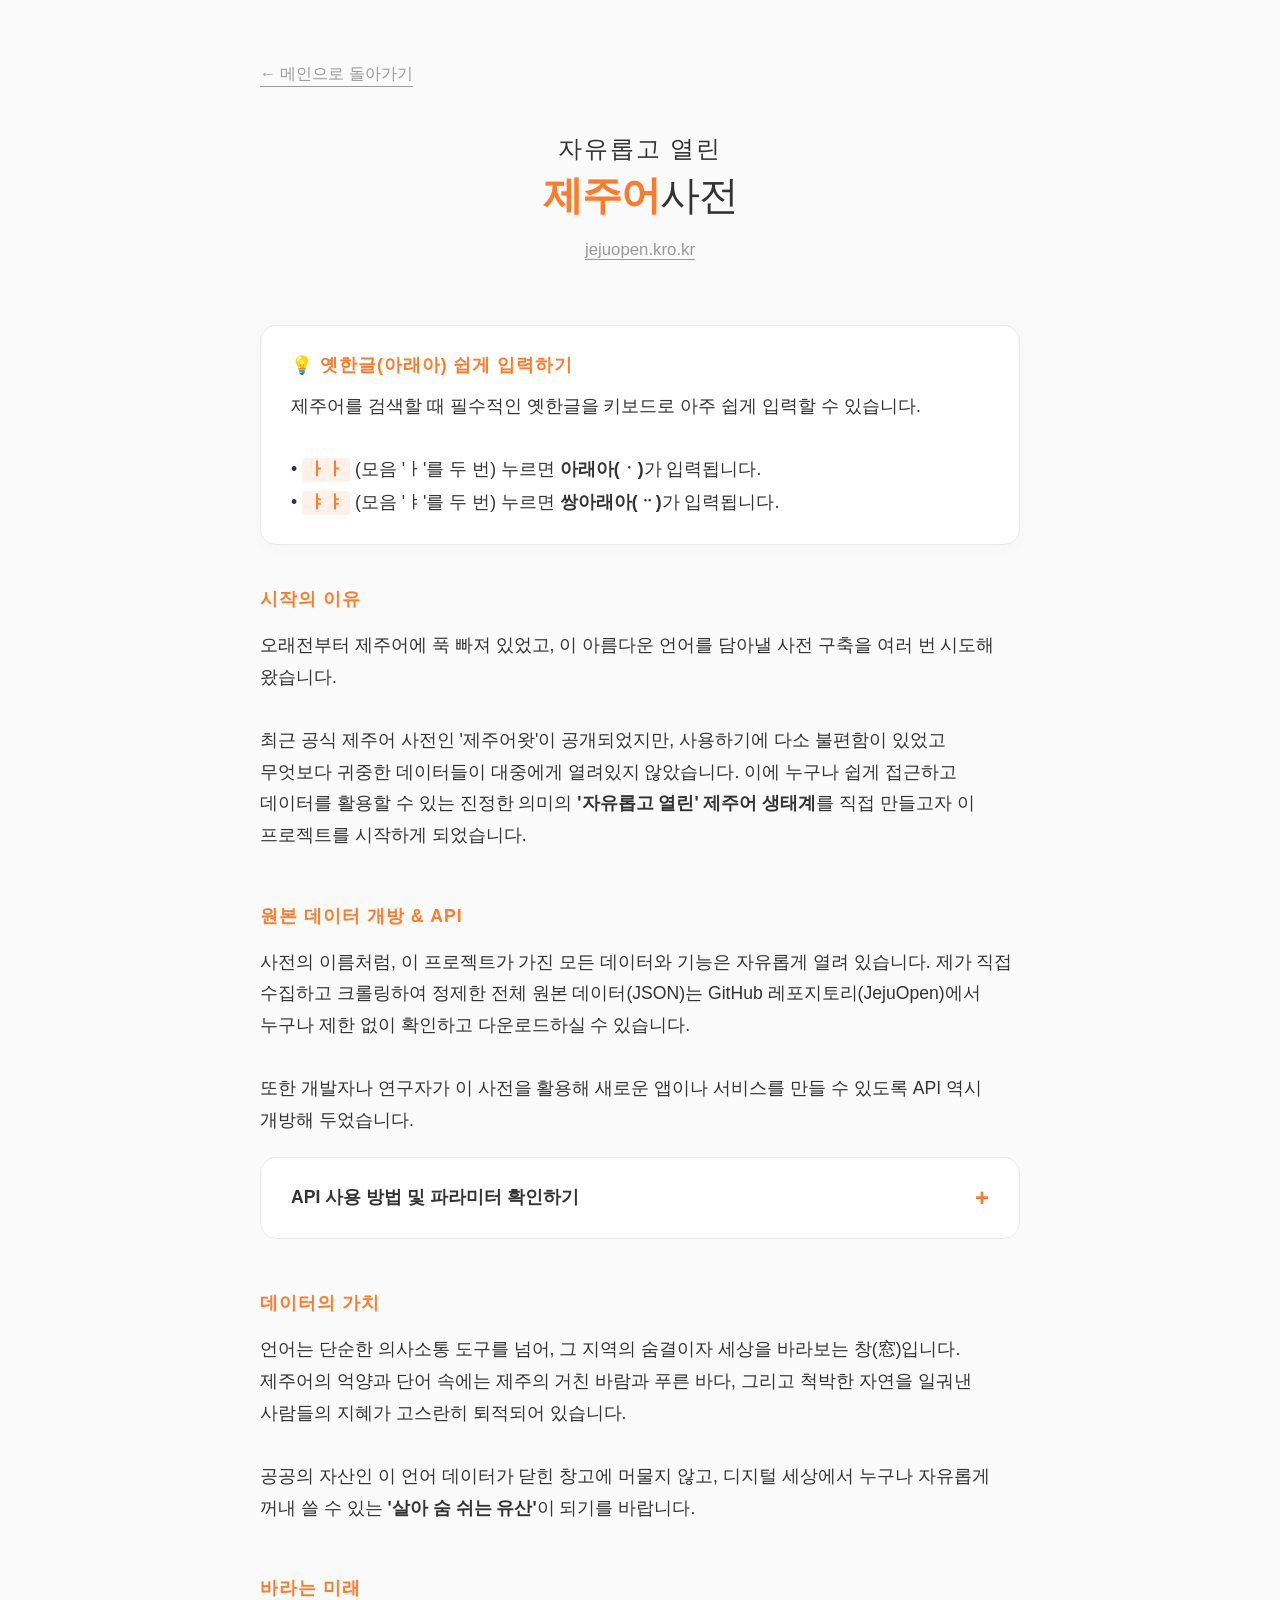
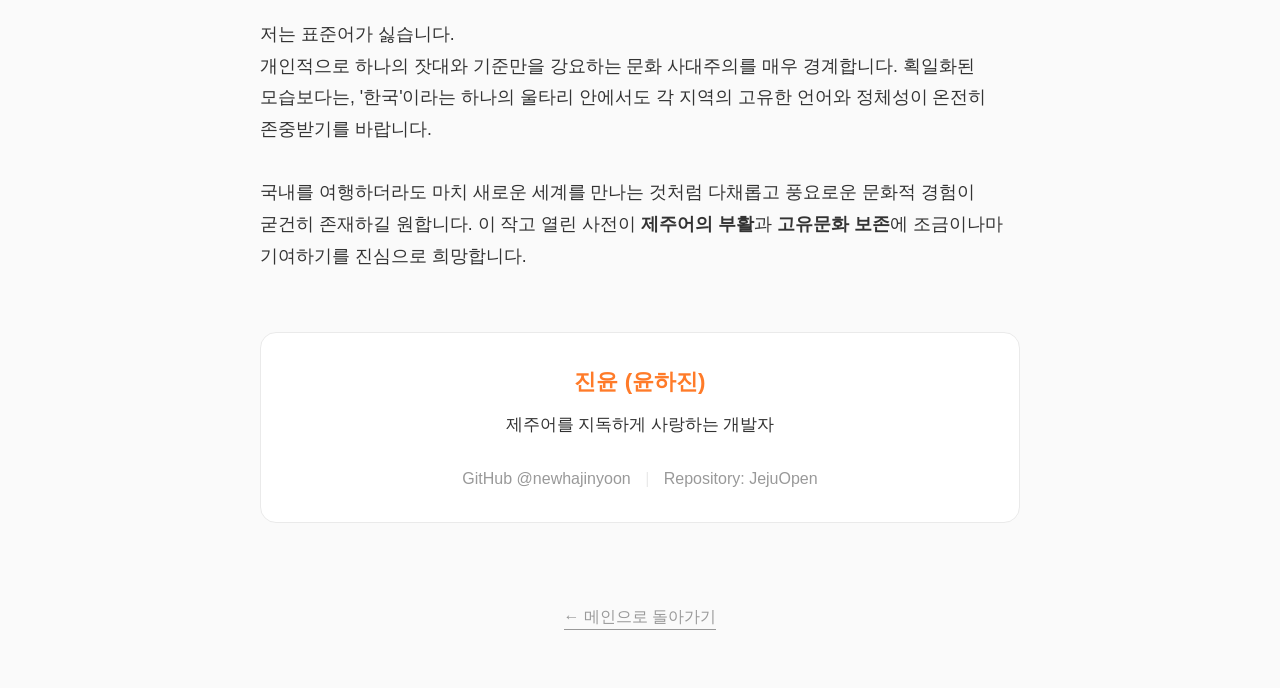
==== about.html @ eeee3f07 "clear" ====
<!DOCTYPE html>
<html lang="ko">
<head>
    <meta charset="UTF-8">
    <meta name="viewport" content="width=device-width, initial-scale=1.0">
    <title>소개 - 자유롭고 열린 제주어 사전</title>
    <link rel="stylesheet" href="./css/style.css">
    
    <script>
        const isDark = localStorage.getItem('theme') === 'dark' || localStorage.getItem('darkMode') === 'true';
        if (isDark) {
            document.documentElement.setAttribute('data-theme', 'dark');
        }
    </script>
    <style>
        .about-section { margin-bottom: 50px; }
        .about-title { font-size: 1.1rem; font-weight: bold; color: var(--point-color); margin-bottom: 15px; letter-spacing: 1px; }
        .about-text { font-size: 1.1rem; line-height: 1.8; color: var(--text-color); margin-bottom: 20px; word-break: keep-all; }
        
        .usage-box { background-color: var(--card-bg); border: 1px solid var(--border-color); border-radius: 16px; padding: 25px 30px; margin-bottom: 40px; box-shadow: 0 4px 20px rgba(0,0,0,0.02); }
        .usage-box code { background-color: rgba(255, 123, 41, 0.1); color: var(--point-color); padding: 2px 6px; border-radius: 4px; font-weight: bold; font-family: monospace; font-size: 1.1rem; }
        
        details { background-color: var(--card-bg); border: 1px solid var(--border-color); border-radius: 16px; overflow: hidden; transition: all 0.3s ease; }
        summary { padding: 20px 30px; font-size: 1.1rem; font-weight: bold; color: var(--text-color); cursor: pointer; list-style: none; display: flex; justify-content: space-between; align-items: center; }
        summary::-webkit-details-marker { display: none; }
        summary::after { content: '+'; color: var(--point-color); font-size: 1.5rem; transition: transform 0.3s ease; }
        details[open] summary::after { transform: rotate(45deg); }
        details[open] { box-shadow: 0 4px 20px rgba(0,0,0,0.03); border-color: var(--point-color); }
        .api-content { padding: 0 30px 25px; font-size: 1rem; color: var(--gray-text); line-height: 1.7; border-top: 1px solid var(--gray-bg); margin-top: 10px; padding-top: 20px; }
        .api-content pre { background: var(--gray-bg); padding: 15px; border-radius: 8px; overflow-x: auto; font-family: monospace; font-size: 0.9rem; margin-top: 10px; color: var(--text-color); border: 1px solid var(--border-color); }

        .dev-profile { display: flex; flex-direction: column; gap: 10px; padding: 30px; background: var(--card-bg); border: 1px solid var(--border-color); border-radius: 16px; text-align: center; }
        .dev-name { font-size: 1.4rem; font-weight: bold; color: var(--point-color); }
        .dev-desc { font-size: 1.05rem; color: var(--text-color); margin-bottom: 15px; }
        .dev-links a { color: var(--gray-text); text-decoration: none; border-bottom: 1px solid transparent; transition: all 0.2s; margin: 0 10px; }
        .dev-links a:hover { color: var(--point-color); border-color: var(--point-color); }
    </style>
</head>
<body>
    <div class="container">
        
        <div style="margin-bottom: 30px;">
            <a href="index.html" style="color: var(--gray-text); font-size: 1rem; border-bottom: 1px solid var(--gray-text); padding-bottom: 4px; transition: color 0.3s;">← 메인으로 돌아가기</a>
        </div>

        <header style="margin-bottom: 60px;">
            <h1 onclick="location.href='index.html'" style="line-height: 1.3;">
                <span style="font-size: 1.5rem; color: var(--text-color); font-weight: normal; letter-spacing: 2px;">자유롭고 열린</span><br>
                <span>제주어</span>사전
            </h1>
            <div style="margin-top: 15px; font-size: 1.05rem;">
                <a href="https://jejuopen.kro.kr" style="color: var(--gray-text); text-decoration: none; border-bottom: 1px solid var(--gray-text); transition: color 0.3s;">jejuopen.kro.kr</a>
            </div>
        </header>

        <div class="usage-box">
            <div class="about-title" style="margin-bottom: 10px;">💡 옛한글(아래아) 쉽게 입력하기</div>
            <div class="about-text" style="margin-bottom: 0;">
                제주어를 검색할 때 필수적인 옛한글을 키보드로 아주 쉽게 입력할 수 있습니다.<br><br>
                • <code>ㅏㅏ</code> (모음 'ㅏ'를 두 번) 누르면 <strong>아래아(ㆍ)</strong>가 입력됩니다.<br>
                • <code>ㅑㅑ</code> (모음 'ㅑ'를 두 번) 누르면 <strong>쌍아래아(ᆢ)</strong>가 입력됩니다.
            </div>
        </div>

        <section class="about-section">
            <h2 class="about-title">시작의 이유</h2>
            <p class="about-text">
                오래전부터 제주어에 푹 빠져 있었고, 이 아름다운 언어를 담아낼 사전 구축을 여러 번 시도해 왔습니다.<br><br>
                최근 공식 제주어 사전인 '제주어왓'이 공개되었지만, 사용하기에 다소 불편함이 있었고 무엇보다 귀중한 데이터들이 대중에게 열려있지 않았습니다. 
                이에 누구나 쉽게 접근하고 데이터를 활용할 수 있는 진정한 의미의 <strong>'자유롭고 열린' 제주어 생태계</strong>를 직접 만들고자 이 프로젝트를 시작하게 되었습니다.
            </p>
        </section>

        <section class="about-section">
            <h2 class="about-title">원본 데이터 개방 & API</h2>
            <p class="about-text">
                사전의 이름처럼, 이 프로젝트가 가진 모든 데이터와 기능은 자유롭게 열려 있습니다. 
                제가 직접 수집하고 크롤링하여 정제한 전체 원본 데이터(JSON)는 GitHub 레포지토리(JejuOpen)에서 누구나 제한 없이 확인하고 다운로드하실 수 있습니다.<br><br>
                또한 개발자나 연구자가 이 사전을 활용해 새로운 앱이나 서비스를 만들 수 있도록 API 역시 개방해 두었습니다.
            </p>
            <details>
                <summary>API 사용 방법 및 파라미터 확인하기</summary>
                <div class="api-content">
                    제주어 사전 API는 누구나 쉽게 호출하여 사용할 수 있는 JSON 포맷으로 결과를 반환합니다. CORS 제한이 없어 프론트엔드 프로젝트에서도 직접 호출이 가능합니다.<br><br>
                    
                    <strong>기본 요청 URL (GET)</strong>
                    <pre>https://jejuopen.kro.kr/api.html</pre>
                    
                    <strong>파라미터 (Parameters)</strong>
                    <ul style="margin-top: 10px; margin-bottom: 20px; padding-left: 20px; color: var(--text-color);">
                        <li><code style="color:var(--point-color);">q</code> : 검색어 (생략 시 사전 전체 데이터를 페이징하여 반환합니다)</li>
                        <li><code style="color:var(--point-color);">exact</code> : <code style="font-size:0.9em;">true</code> 입력 시 뜻풀이를 제외하고 표제어/표준어가 <b>정확히 일치</b>하는 결과만 반환합니다.</li>
                        <li><code style="color:var(--point-color);">page</code> : 요청할 페이지 번호 (기본값: 1)</li>
                        <li><code style="color:var(--point-color);">limit</code> : 한 페이지당 불러올 데이터 개수 (기본값: 20, 최대 100)</li>
                    </ul>

                    <strong>호출 예시</strong>
                    <pre>// 1. '감자'를 포함하는 단어 검색 (한 페이지에 10개씩)
https://jejuopen.kro.kr/api.html?q=감자&limit=10

// 2. 표준어가 '고구마'와 '정확히 일치'하는 제주어 찾기
https://jejuopen.kro.kr/api.html?q=고구마&exact=true</pre>

                    <strong>응답 예시 (JSON)</strong>
                    <pre>{
  "success": true,
  "query": "고구마",
  "total": 2,
  "page": 1,
  "limit": 20,
  "totalPages": 1,
  "data": [
    {
      "id": "1-00475-0",
      "word": "감저",
      "pos": "명사",
      "std": "고구마",
      "desc": "메꽃과의 여러해살이풀.",
      "ex": [
        {
          "e": "용ᄉᆞ 헹 {감저도} 놓곡 보리도 갈곡 헤여.",
          "t": "농사지어서 고구마도 심고 보리도 갈고 해."
        },
        {
          "e": "{감저를} 잘 묻으민 겨울에 썩질 아녀마씨.",
          "t": "고구마를 잘 묻으면 겨울에 썩지를 않아요."
        }
      ],
      "syn": [
        "감ᄌᆞ",
        "감제02"
      ]
    },
    {
      "id": "0-00407-0",
      "word": "감제",
      "pos": "명사",
      "std": "고구마",
      "desc": "메꽃과의 여러해살이풀.",
      "ex": [
        {
          "e": "{감제} 싯건 숫에 바꿉서.",
          "t": "고구마 있거든 숯과 바꾸십시오.",
          "src": "제주어구술자료집 8, 2017"
        },
        {
          "e": "이젠 다 선인장 싱검주마는 옛날은 보리도 허곡 {감제도} 헷주.",
          "t": "이제는 모두 선인장 심고 있지마는 옛날에는 보리도 하고 고구마도 했지.",
          "src": "제주어구술자료집 10, 2017"
        }
      ],
      "reg": [
        "동광",
        "월령"
      ],
      "syn": [
        "감저",
        "감ᄌᆞ"
      ],
      "h": "02"
    }
  ]
}</pre>
                    <br>자유롭게 당신만의 재미있는 서비스나 연구에 제주어를 담아보세요!
                </div>
            </details>
        </section>

        <section class="about-section">
            <h2 class="about-title">데이터의 가치</h2>
            <p class="about-text">
                언어는 단순한 의사소통 도구를 넘어, 그 지역의 숨결이자 세상을 바라보는 창(窓)입니다. 
                제주어의 억양과 단어 속에는 제주의 거친 바람과 푸른 바다, 그리고 척박한 자연을 일궈낸 사람들의 지혜가 고스란히 퇴적되어 있습니다.<br><br>
                공공의 자산인 이 언어 데이터가 닫힌 창고에 머물지 않고, 디지털 세상에서 누구나 자유롭게 꺼내 쓸 수 있는 <strong>'살아 숨 쉬는 유산'</strong>이 되기를 바랍니다.
            </p>
        </section>

        <section class="about-section">
            <h2 class="about-title">바라는 미래</h2>
            <p class="about-text">
                저는 표준어가 싫습니다.<br>
                개인적으로 하나의 잣대와 기준만을 강요하는 문화 사대주의를 매우 경계합니다. 
                획일화된 모습보다는, '한국'이라는 하나의 울타리 안에서도 각 지역의 고유한 언어와 정체성이 온전히 존중받기를 바랍니다.<br><br>
                국내를 여행하더라도 마치 새로운 세계를 만나는 것처럼 다채롭고 풍요로운 문화적 경험이 굳건히 존재하길 원합니다. 
                이 작고 열린 사전이 <strong>제주어의 부활</strong>과 <strong>고유문화 보존</strong>에 조금이나마 기여하기를 진심으로 희망합니다.
            </p>
        </section>

        <section class="about-section" style="margin-top: 60px;">
            <div class="dev-profile">
                <div class="dev-name">진윤 (윤하진)</div>
                <div class="dev-desc">제주어를 지독하게 사랑하는 개발자</div>
                <div class="dev-links">
                    <a href="https://github.com/newhajinyoon" target="_blank">GitHub @newhajinyoon</a>
                    <span style="color: var(--border-color);">|</span>
                    <a href="https://github.com/newhajinyoon/JejuOpen" target="_blank">Repository: JejuOpen</a>
                </div>
            </div>
        </section>

        <div style="text-align: center; margin-top: 80px;">
            <a href="index.html" style="color: var(--gray-text); font-size: 1rem; border-bottom: 1px solid var(--gray-text); padding-bottom: 4px; transition: color 0.3s;">← 메인으로 돌아가기</a>
        </div>
    </div>
</body>
</html>
---- css/style.css ----
@charset "UTF-8";

/* =========================================
   1. 폰트 및 테마 변수 (Zen & Nature)
   ========================================= */
@font-face {
    font-family: 'JejuHangul';
    src: url('NanumBarunGothic-YetHangul.ttf') format('truetype');
}

:root {
    /* 기존의 탁한 톤(#D4704E)에서 맑고 화사한 생감귤색으로 변경 */
    --point-color: #FF7B29; 
    
    /* Light Mode */
    --bg-color: #FAFAFA;
    --text-color: #333333;
    --black: #222222; 
    --card-bg: #FFFFFF;
    --border-color: #EAEAEA;
    --gray-text: #999999;
    --gray-bg: #F5F5F5;
    
    --map-fill: #F0F0F0;
    --map-bg: transparent;
}

[data-theme="dark"] {
    /* 다크모드에서도 주황색이 잘 보이도록 동일하게 유지하거나 살짝 밝게 적용해도 좋습니다. */
    --point-color: #FF853A; 
    
    /* Dark Mode */
    --bg-color: #121212;
    --text-color: #E0E0E0;
    --black: #FFFFFF;
    --card-bg: #1A1A1A;
    --border-color: #2A2A2A;
    --gray-text: #777777;
    --gray-bg: #222222;
    
    --map-fill: #222222;
    --map-bg: transparent;
}

/* =========================================
   2. 글로벌 리셋 & 레이아웃
   ========================================= */
* { box-sizing: border-box; margin: 0; padding: 0; -webkit-font-smoothing: antialiased; }

body {
    font-family: 'JejuHangul', -apple-system, BlinkMacSystemFont, sans-serif;
    background-color: var(--bg-color);
    color: var(--text-color);
    transition: background-color 0.4s ease, color 0.4s ease;
    line-height: 1.7; /* 줄간격을 넓혀 호흡을 편안하게 */
    font-weight: 300;
}

a { color: inherit; text-decoration: none; }

.container {
    max-width: 800px;
    margin: 0 auto;
    padding: 60px 20px; /* 위아래 여백을 더 넓게 */
    min-height: 100vh;
    position: relative;
}

/* =========================================
   3. 헤더 및 상단 유틸
   ========================================= */
header { text-align: center; margin-bottom: 60px; }
header h1 { 
    font-size: 2.5rem; font-weight: 500; letter-spacing: -1px; cursor: pointer; color: var(--text-color); 
}
header h1 span { color: var(--point-color); font-weight: 700; }

.header-actions {
    position: absolute;
    top: 25px;
    right: 25px;
    display: flex;
    gap: 12px;
}
.icon-btn {
    background: transparent;
    border: 1px solid var(--border-color); /* 얇고 섬세한 테두리 */
    border-radius: 50%;
    width: 44px; height: 44px;
    cursor: pointer;
    color: var(--gray-text);
    display: flex; align-items: center; justify-content: center;
    transition: all 0.3s ease;
}
.icon-btn:hover { color: var(--text-color); border-color: var(--text-color); background: var(--card-bg); }

/* =========================================
   4. 검색창 (부드럽게 스며드는 느낌)
   ========================================= */
.search-container { position: relative; width: 100%; margin-bottom: 50px; }
.search-input-wrapper form { 
    display: flex; position: relative; 
    border: 1px solid var(--border-color);
    border-radius: 40px;
    background-color: var(--card-bg);
    transition: all 0.3s ease;
    box-shadow: 0 4px 20px rgba(0,0,0,0.02); /* 아주 은은한 공기감 */
    overflow: hidden;
}
.search-input-wrapper form:focus-within { 
    border-color: var(--point-color); 
    box-shadow: 0 8px 30px rgba(212, 112, 78, 0.08);
}

.search-input-wrapper input {
    width: 100%; padding: 18px 50px 18px 30px;
    font-size: 1.15rem; font-family: 'JejuHangul', sans-serif;
    border: none; outline: none;
    background-color: transparent; color: var(--text-color);
}
.search-input-wrapper input::placeholder { color: var(--gray-text); opacity: 0.6; }

.btn-search {
    position: absolute; right: 20px; top: 50%; transform: translateY(-50%);
    background: none; border: none; cursor: pointer; width: 24px; height: 24px;
    stroke: var(--gray-text); transition: stroke 0.3s ease;
}
.search-input-wrapper form:focus-within .btn-search { stroke: var(--point-color); }

/* 검색 드롭다운 & 최근 검색어 */
.search-dropdown, .recent-searches {
    position: absolute; top: calc(100% + 15px); left: 0; width: 100%;
    background-color: var(--card-bg); border: 1px solid var(--border-color);
    border-radius: 24px; box-shadow: 0 10px 40px rgba(0,0,0,0.04);
    z-index: 100; display: none; overflow: hidden;
}
.search-dropdown table { width: 100%; border-collapse: collapse; }
.search-dropdown td { padding: 16px 30px; cursor: pointer; border-bottom: 1px solid var(--border-color); transition: background 0.2s; }
.search-dropdown td:hover { background-color: var(--gray-bg); }
.res-word { font-weight: bold; font-size: 1.15rem; color: var(--text-color); margin-right: 12px; }
.res-std { font-size: 0.95rem; color: var(--gray-text); }

.recent-header {
    display: flex; justify-content: space-between; padding: 20px 30px 12px;
    border-bottom: 1px solid var(--border-color); font-size: 0.85rem; color: var(--gray-text); letter-spacing: 0.5px;
}
.recent-item {
    display: flex; justify-content: space-between; align-items: center; padding: 14px 30px;
    cursor: pointer; font-size: 1.05rem; border-bottom: 1px solid var(--border-color); color: var(--text-color); transition: background 0.2s;
}
.recent-item:last-child { border-bottom: none; }
.recent-item:hover { background-color: var(--gray-bg); color: var(--point-color); }
.btn-del-recent { color: var(--gray-text); background: none; border: none; cursor: pointer; font-size: 1.4rem; line-height: 1; transition: color 0.2s; }
.btn-del-recent:hover { color: var(--point-color); }

/* =========================================
   5. 카드 UI (여백과 고요함)
   ========================================= */
.random-card {
    background-color: var(--card-bg);
    border: 1px solid var(--border-color); border-radius: 24px;
    padding: 50px 40px; text-align: center; cursor: pointer;
    transition: all 0.4s ease; box-shadow: 0 4px 20px rgba(0,0,0,0.02);
}
.random-card:hover { border-color: var(--point-color); box-shadow: 0 12px 40px rgba(212,112,78,0.06); transform: translateY(-3px); }
.tag { 
    display: inline-block; background: transparent; color: var(--gray-text);
    font-size: 0.85rem; font-weight: normal; margin-bottom: 25px; letter-spacing: 1px; border-bottom: 1px solid var(--border-color); padding-bottom: 4px;
}
.random-title { font-size: 2.4rem; margin: 0 0 20px 0; font-weight: 500; color: var(--point-color); }
.random-desc { font-size: 1.1rem; color: var(--text-color); margin-bottom: 30px; word-break: keep-all; line-height: 1.8; opacity: 0.8; }

.result-list { display: flex; flex-direction: column; gap: 16px; }
.result-card {
    background-color: var(--card-bg);
    border: 1px solid var(--border-color); border-radius: 20px;
    padding: 30px; cursor: pointer; transition: all 0.3s ease;
    box-shadow: 0 2px 10px rgba(0,0,0,0.01);
}
.result-card:hover { border-color: var(--point-color); transform: translateY(-2px); box-shadow: 0 8px 25px rgba(0,0,0,0.04); }
.result-card-word { font-size: 1.4rem; font-weight: 500; color: var(--point-color); margin-right: 12px; }
.result-card-std { font-size: 1rem; color: var(--gray-text); }
.result-card-desc { font-size: 1.05rem; line-height: 1.7; margin-top: 15px; display: -webkit-box; -webkit-line-clamp: 2; -webkit-box-orient: vertical; overflow: hidden; opacity: 0.9; }

/* =========================================
   6. 상세 페이지 UI (word.html)
   ========================================= */
.detail-header { margin-bottom: 50px; padding-bottom: 30px; border-bottom: 1px solid var(--border-color); }
.detail-word { font-size: 3.2rem; color: var(--point-color); font-weight: 500; margin: 0; line-height: 1.2; letter-spacing: -1px; }
.detail-std { font-size: 1.3rem; color: var(--gray-text); margin-top: 10px; font-weight: 300; }
.detail-desc { font-size: 1.15rem; margin-bottom: 35px; border-left: 2px solid var(--border-color); padding-left: 24px; line-height: 1.8; color: var(--text-color); }
.section-title { font-size: 0.9rem; font-weight: normal; color: var(--gray-text); margin-bottom: 20px; letter-spacing: 2px; }

/* 하이라이트 */
mark { background-color: rgba(212, 112, 78, 0.1); color: var(--point-color); font-weight: 500; padding: 0 4px; border-radius: 4px; }

/* 유의어/지역 태그 */
.synonym-link, .region-badge {
    display: inline-block; border: 1px solid var(--border-color); padding: 8px 20px;
    border-radius: 30px; font-size: 0.95rem; margin: 0 10px 10px 0; color: var(--gray-text);
    transition: all 0.3s ease; cursor: pointer; background: transparent;
}
.synonym-link:hover, .region-badge:hover { border-color: var(--point-color); color: var(--point-color); transform: translateY(-2px); }

/* 즐겨찾기 버튼 */
.btn-fav { background: none; border: none; font-size: 2rem; cursor: pointer; color: var(--border-color); transition: all 0.3s ease; }
.btn-fav:hover { color: var(--gray-text); transform: scale(1.05); }
.btn-fav.active { color: var(--point-color); }

/* 공통 버튼 */
.btn-jejuwat, .btn-naver-map {
    display: inline-flex; justify-content: center; align-items: center; gap: 10px;
    padding: 16px 28px; border-radius: 40px; font-size: 1.05rem; text-align: center;
    border: 1px solid var(--border-color); color: var(--gray-text); background: var(--card-bg); transition: all 0.3s ease;
}
.btn-jejuwat:hover, .btn-naver-map:hover { border-color: var(--text-color); color: var(--text-color); transform: translateY(-2px); box-shadow: 0 4px 15px rgba(0,0,0,0.03); }

/* =========================================
   7. 지도 UI (선과 여백 위주)
   ========================================= */
.region-map-container {
    padding: 40px 20px;
    margin: 30px auto;
    text-align: center;
}
.jeju-map-wrapper { position: relative; width: 100%; max-width: 600px; margin: 0 auto; }
.jeju-map-svg { width: 100%; height: auto; display: block; opacity: 0.7; }
.map-path { fill: var(--map-fill); stroke: var(--border-color); stroke-width: 1px; stroke-linejoin: round; transition: all 0.3s ease; }

.map-dot {
    position: absolute;
    width: 10px; height: 10px;
    background-color: var(--point-color);
    border-radius: 50%;
    transform: translate(-50%, -50%) scale(0);
    z-index: 10;
    box-shadow: 0 0 0 4px rgba(212, 112, 78, 0.2);
    animation: popIn 0.8s cubic-bezier(0.165, 0.84, 0.44, 1) forwards;
}

.map-dot-label {
    position: absolute;
    color: var(--text-color);
    font-size: 0.8rem; font-weight: normal; letter-spacing: 0.5px;
    background: transparent;
    transform: translate(-50%, 12px);
    z-index: 9; white-space: nowrap;
    opacity: 0;
    animation: fadeIn 0.8s 0.3s forwards;
}

@keyframes popIn { to { transform: translate(-50%, -50%) scale(1); } }
@keyframes fadeIn { to { opacity: 1; transform: translate(-50%, 15px); } }

/* =========================================
   8. 하단 Footer
   ========================================= */
footer { text-align: center; margin-top: 80px; font-size: 0.85rem; color: var(--gray-text); padding-bottom: 30px; opacity: 0.6; letter-spacing: 0.5px; }
footer a { color: var(--gray-text); transition: color 0.3s; text-decoration: none; border-bottom: 1px solid transparent; }
footer a:hover { color: var(--point-color); border-bottom-color: var(--point-color); }

/* =========================================
   9. 모바일 최적화 반응형
   ========================================= */
@media screen and (max-width: 768px) {
    .container { padding: max(30px, env(safe-area-inset-top)) 20px max(50px, env(safe-area-inset-bottom)); }
    header { margin-bottom: 40px; }
    header h1 { font-size: 2rem; }
    .header-actions { top: 20px; right: 20px; gap: 10px; }
    .icon-btn { width: 40px; height: 40px; }
    .search-container { margin-bottom: 40px; }
    .search-input-wrapper input { padding: 16px 45px 16px 24px; font-size: 1.05rem; }
    .random-card { padding: 40px 30px; }
    .random-title { font-size: 2rem; margin-bottom: 15px; }
    .result-card { padding: 24px 20px; }
    .detail-header { margin-bottom: 40px; padding-bottom: 25px; }
    .detail-word { font-size: 2.5rem; }
    .btn-jejuwat, .btn-naver-map { width: 100%; margin-bottom: 12px; padding: 16px 20px; }
}
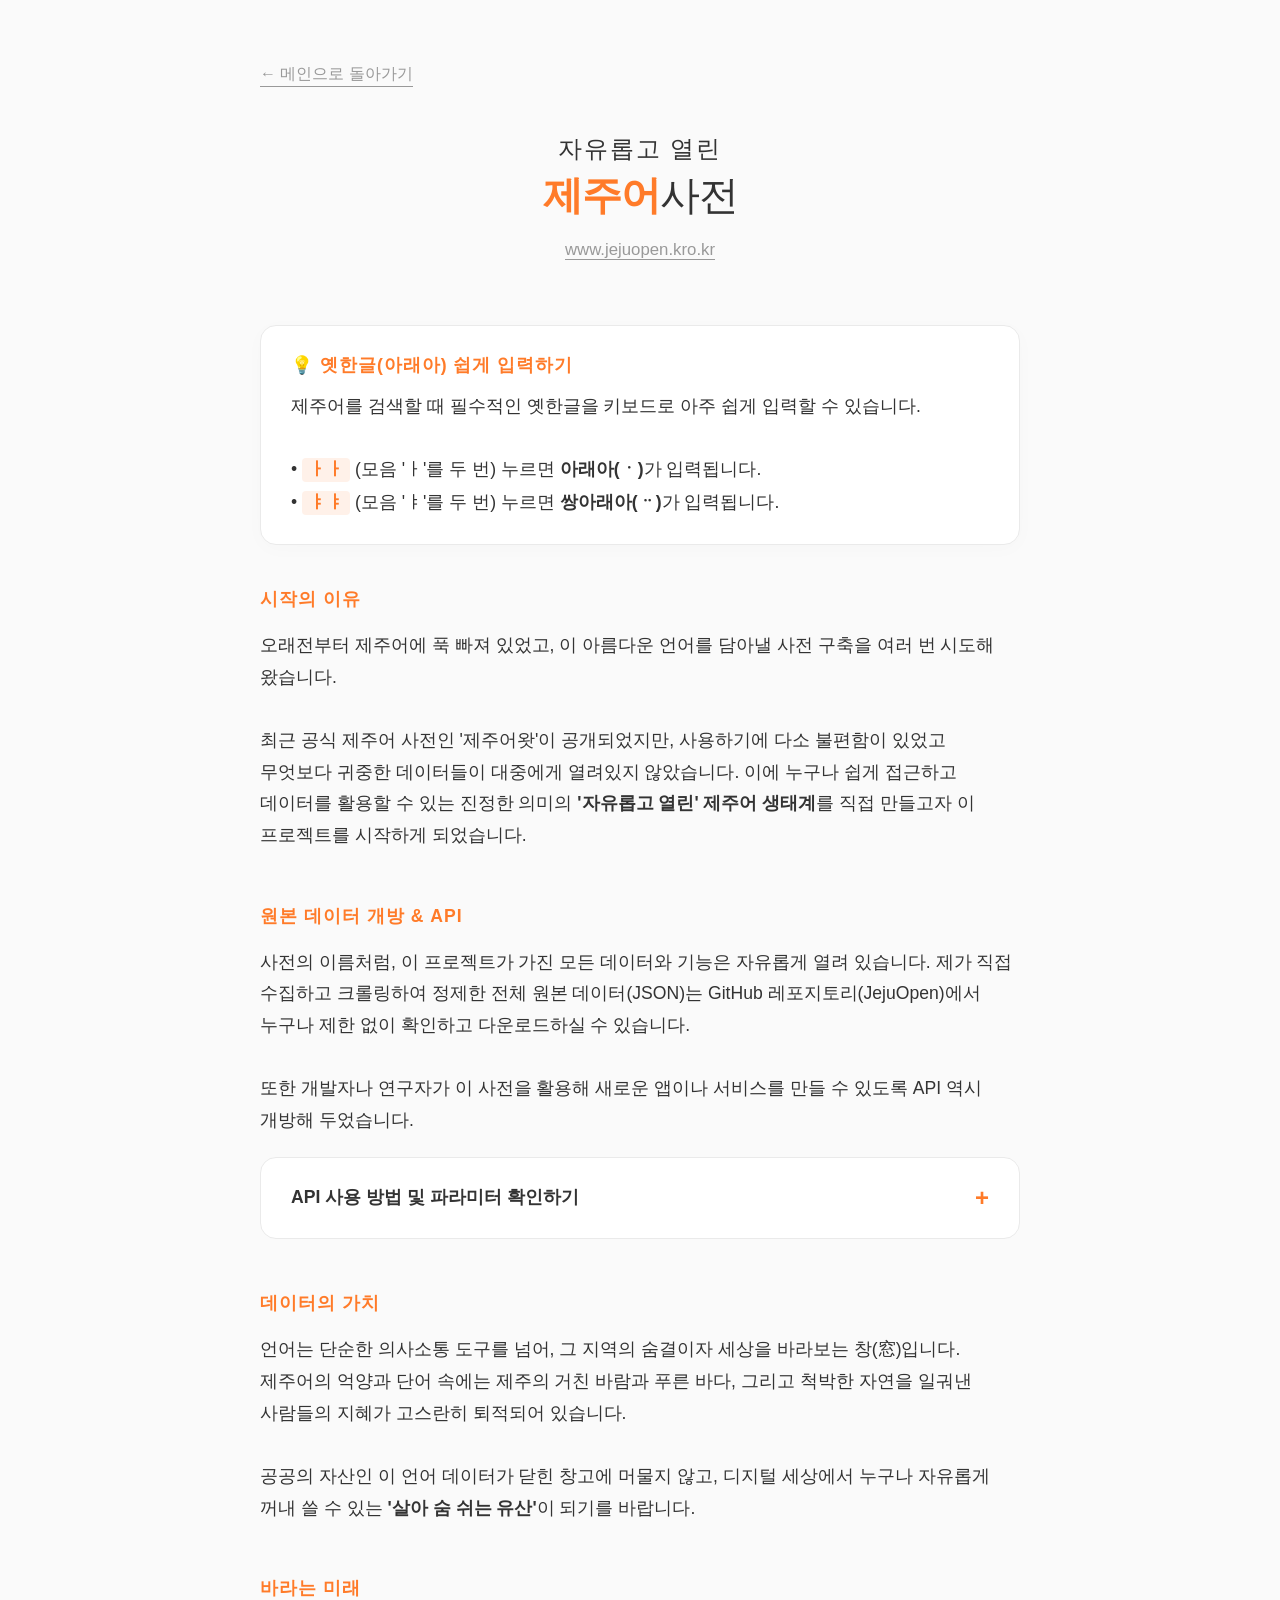
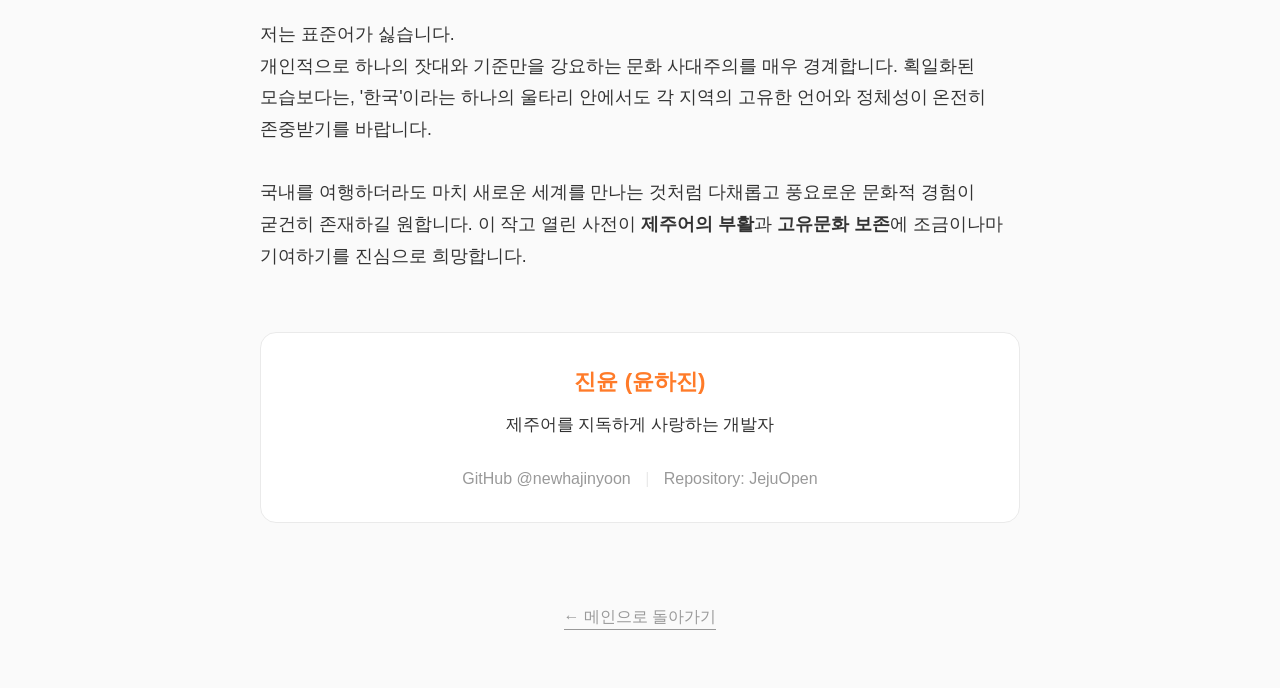
==== commit 4dc42a28: "Fix HTML encoding issues in about.html" ====
--- a/about.html
+++ b/about.html
@@ -49,7 +49,7 @@
                 <span>제주어</span>사전
             </h1>
             <div style="margin-top: 15px; font-size: 1.05rem;">
-                <a href="https://jejuopen.kro.kr" style="color: var(--gray-text); text-decoration: none; border-bottom: 1px solid var(--gray-text); transition: color 0.3s;">jejuopen.kro.kr</a>
+                <a href="https://www.jejuopen.kro.kr" style="color: var(--gray-text); text-decoration: none; border-bottom: 1px solid var(--gray-text); transition: color 0.3s;">www.jejuopen.kro.kr</a>
             </div>
         </header>
 
@@ -84,7 +84,7 @@
                     제주어 사전 API는 누구나 쉽게 호출하여 사용할 수 있는 JSON 포맷으로 결과를 반환합니다. CORS 제한이 없어 프론트엔드 프로젝트에서도 직접 호출이 가능합니다.<br><br>
                     
                     <strong>기본 요청 URL (GET)</strong>
-                    <pre>https://jejuopen.kro.kr/api.html</pre>
+                    <pre>https://www.jejuopen.kro.kr/api.html</pre>
                     
                     <strong>파라미터 (Parameters)</strong>
                     <ul style="margin-top: 10px; margin-bottom: 20px; padding-left: 20px; color: var(--text-color);">
@@ -96,10 +96,10 @@
 
                     <strong>호출 예시</strong>
                     <pre>// 1. '감자'를 포함하는 단어 검색 (한 페이지에 10개씩)
-https://jejuopen.kro.kr/api.html?q=감자&limit=10
+https://www.jejuopen.kro.kr/api.html?q=감자&limit=10
 
 // 2. 표준어가 '고구마'와 '정확히 일치'하는 제주어 찾기
-https://jejuopen.kro.kr/api.html?q=고구마&exact=true</pre>
+https://www.jejuopen.kro.kr/api.html?q=고구마&exact=true</pre>
 
                     <strong>응답 예시 (JSON)</strong>
                     <pre>{
@@ -203,4 +203,4 @@
         </div>
     </div>
 </body>
-</html>+</html>
